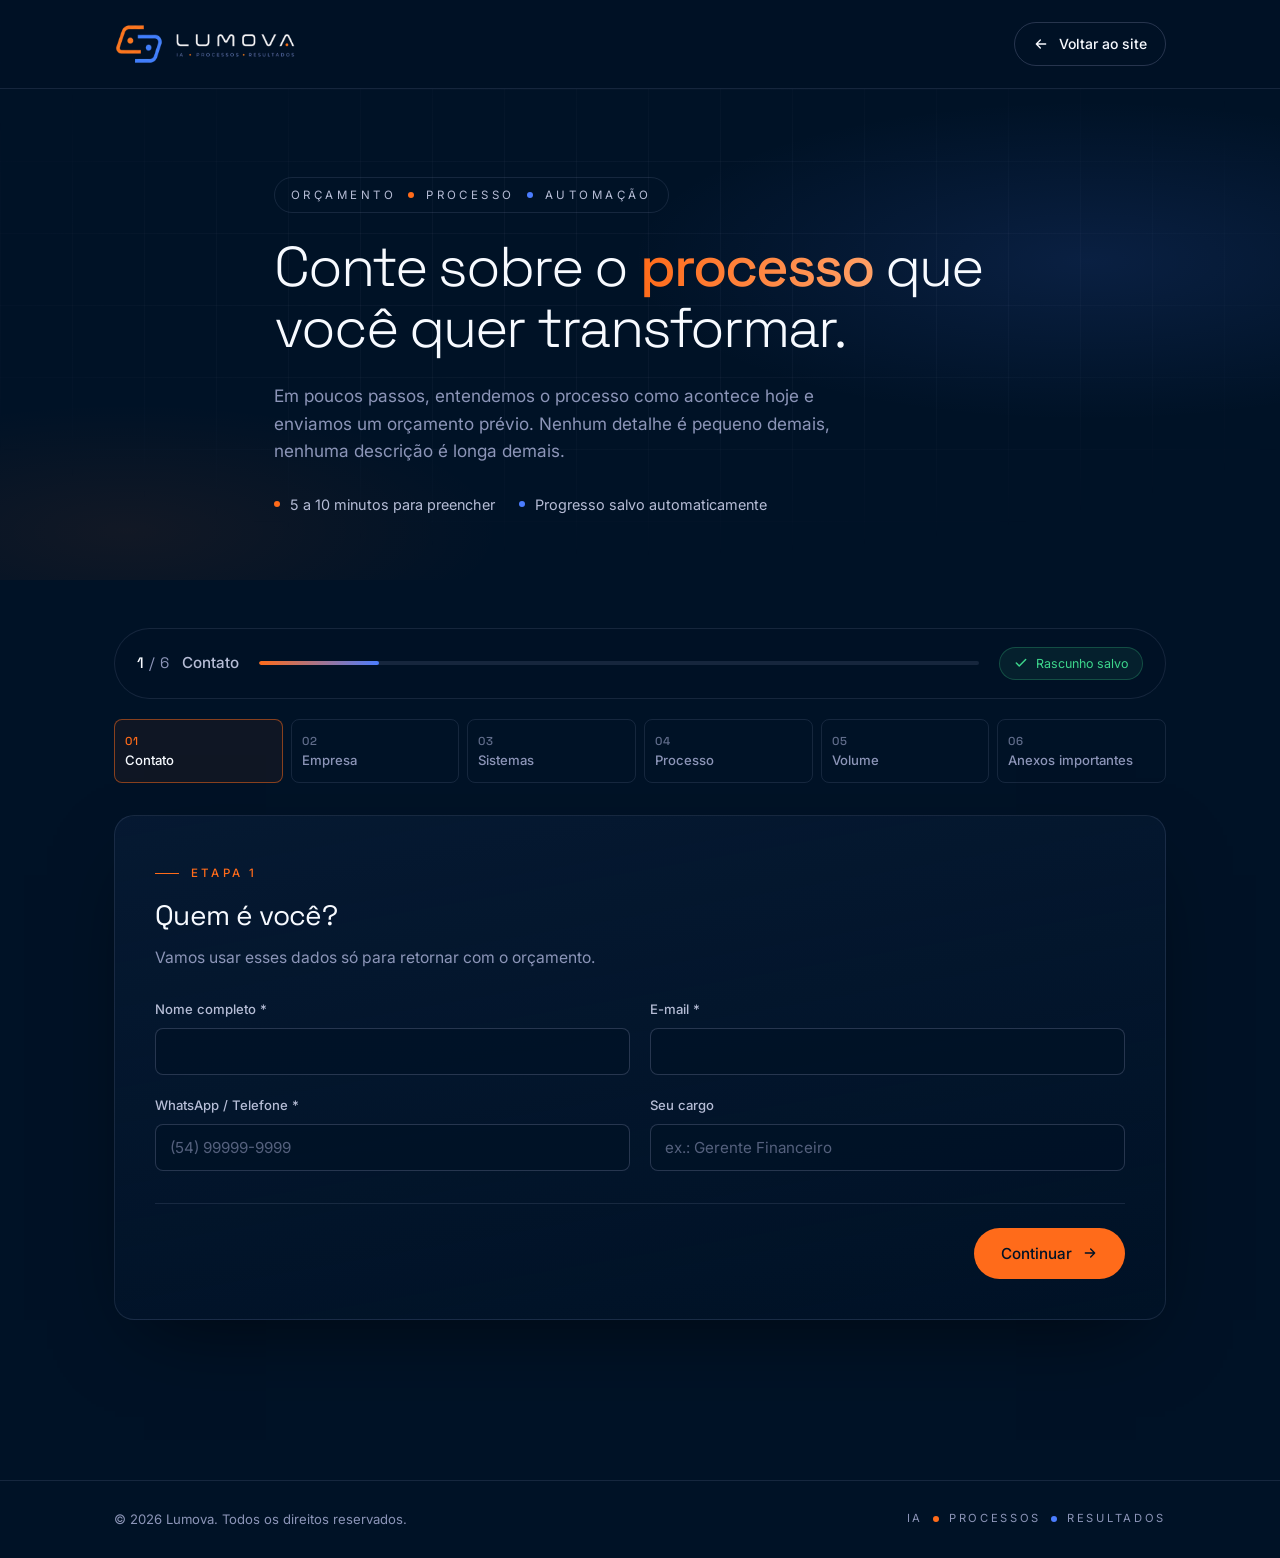
==== src/forms/solicitacao-orcamento/index.html @ 1abbf048 "form para orcamento" ====
<!DOCTYPE html>
<html lang="pt-BR">
<head>
  <meta charset="UTF-8" />
  <meta name="viewport" content="width=device-width, initial-scale=1.0" />
  <title>Solicitação de orçamento | Lumova</title>
  <meta name="description" content="Conte sobre o processo que você quer automatizar e receba um orçamento prévio da Lumova." />
  <meta name="theme-color" content="#001226" />

  <link rel="icon" href="../../assets/favicon.ico" sizes="any" />
  <link rel="icon" type="image/png" sizes="32x32" href="../../assets/lumova_favicon_32x32.png" />
  <link rel="apple-touch-icon" sizes="180x180" href="../../assets/lumova_favicon_180x180.png" />

  <link rel="preconnect" href="https://fonts.googleapis.com" />
  <link rel="preconnect" href="https://fonts.gstatic.com" crossorigin />
  <link href="https://fonts.googleapis.com/css2?family=Inter:wght@400;500;600&family=Space+Grotesk:wght@300;400;500;600&display=swap" rel="stylesheet" />

  <link rel="stylesheet" href="styles.css" />
</head>

<body>

  <!-- ═════════════ HEADER ═════════════ -->
  <header class="header" id="topo">
    <div class="container header__inner">
      <a href="../../index.html" class="header__logo" aria-label="Lumova, voltar ao site">
        <img src="../../assets/lumova-logo.png" alt="Lumova · IA, Processos, Resultados" width="1200" height="400" />
      </a>
      <a href="../../index.html" class="btn btn--ghost btn--sm header__back">
        <svg viewBox="0 0 24 24" aria-hidden="true"><path d="M19 12H5M11 18l-6-6 6-6"/></svg>
        Voltar ao site
      </a>
    </div>
  </header>

  <main>

    <!-- ═════════════ HERO ═════════════ -->
    <section class="hero">
      <div class="hero__grid" aria-hidden="true"></div>
      <div class="container hero__inner">
        <div>
          <p class="eyebrow reveal">
            <span>Orçamento</span><i class="dot dot--orange"></i><span>Processo</span><i class="dot dot--blue"></i><span>Automação</span>
          </p>
          <h1 class="hero__title reveal">
            Conte sobre o <em>processo</em> que você quer transformar.
          </h1>
          <p class="hero__sub reveal">
            Em poucos passos, entendemos o processo como acontece hoje e enviamos um orçamento prévio.
            Nenhum detalhe é pequeno demais, nenhuma descrição é longa demais.
          </p>
          <ul class="hero__hints reveal">
            <li><span class="dot dot--orange"></span> 5 a 10 minutos para preencher</li>
            <li><span class="dot dot--blue"></span> Progresso salvo automaticamente</li>
          </ul>
        </div>
      </div>
    </section>

    <!-- ═════════════ FORMULÁRIO ═════════════ -->
    <section class="section" aria-labelledby="form-title">
      <div class="container">

        <!-- Progresso -->
        <div class="wizard__progress reveal">
          <div class="wizard__count">
            <span class="wizard__count-num"><b id="step-current">1</b> / <span id="step-total">6</span></span>
            <span class="wizard__count-label" id="step-label">Contato</span>
          </div>
          <div class="wizard__bar" aria-hidden="true"><span id="step-bar"></span></div>
          <button type="button" class="wizard__save" id="btn-save" title="Rascunho salvo automaticamente no seu navegador">
            <svg viewBox="0 0 24 24" aria-hidden="true"><path d="M20 6 9 17l-5-5"/></svg>
            <span>Rascunho salvo</span>
          </button>
        </div>

        <!-- Navegação por etapas (chips clicáveis) -->
        <ol class="wizard__tabs reveal" role="tablist" aria-label="Etapas do orçamento">
          <li><button role="tab" class="is-active" data-goto="0"><span>01</span> Contato</button></li>
          <li><button role="tab" data-goto="1"><span>02</span> Empresa</button></li>
          <li><button role="tab" data-goto="2"><span>03</span> Sistemas</button></li>
          <li><button role="tab" data-goto="3"><span>04</span> Processo</button></li>
          <li><button role="tab" data-goto="4"><span>05</span> Volume</button></li>
          <li><button role="tab" data-goto="5"><span>06</span> Anexos importantes</button></li>
        </ol>

        <form class="wizard" id="orc-form" novalidate>
          <h2 id="form-title" class="visually-hidden">Solicitação de orçamento</h2>

          <!-- ───── ETAPA 1 · CONTATO ───── -->
          <section class="step is-active" data-step="0" aria-labelledby="s1-title">
            <div class="step__head">
              <p class="kicker">Etapa 1</p>
              <h3 id="s1-title">Quem é você?</h3>
              <p class="step__sub">Vamos usar esses dados só para retornar com o orçamento.</p>
            </div>
            <div class="step__grid">
              <label class="field">
                <span>Nome completo *</span>
                <input type="text" name="nome" id="f-nome" autocomplete="name" required />
              </label>
              <label class="field">
                <span>E-mail *</span>
                <input type="email" name="email" id="f-email" autocomplete="email" required />
              </label>
              <label class="field">
                <span>WhatsApp / Telefone *</span>
                <input type="tel" name="telefone" id="f-telefone" autocomplete="tel" placeholder="(54) 99999-9999" required />
              </label>
              <label class="field">
                <span>Seu cargo</span>
                <input type="text" name="cargo" id="f-cargo" placeholder="ex.: Gerente Financeiro" />
              </label>
            </div>
          </section>

          <!-- ───── ETAPA 2 · EMPRESA ───── -->
          <section class="step" data-step="1" aria-labelledby="s2-title" hidden>
            <div class="step__head">
              <p class="kicker">Etapa 2</p>
              <h3 id="s2-title">Sobre a empresa</h3>
              <p class="step__sub">Vamos entender sobre a sua empresa.</p>
            </div>
            <div class="step__grid">
              <label class="field field--full">
                <span>Nome da empresa *</span>
                <input type="text" name="empresa" id="f-empresa" autocomplete="organization" required />
              </label>
              <label class="field">
                <span>Site</span>
                <input type="url" name="site" id="f-site" placeholder="https://" />
              </label>
              <label class="field">
                <span>Cidade / Estado *</span>
                <input type="text" name="cidade" id="f-cidade" placeholder="Caxias do Sul / RS" required />
              </label>
              <label class="field field--full">
                <span>Setor da empresa</span>
                <div class="chips" data-chip-group="setor">
                  <label><input type="radio" name="setor" value="Indústria" /><span>Indústria</span></label>
                  <label><input type="radio" name="setor" value="Comércio / Varejo" /><span>Comércio / Varejo</span></label>
                  <label><input type="radio" name="setor" value="Serviços" /><span>Serviços</span></label>
                  <label><input type="radio" name="setor" value="Contabilidade" /><span>Contabilidade</span></label>
                  <label><input type="radio" name="setor" value="BPO" /><span>BPO</span></label>
                  <label><input type="radio" name="setor" value="Agronegócio" /><span>Agronegócio</span></label>
                  <label><input type="radio" name="setor" value="Construção" /><span>Construção</span></label>
                  <label><input type="radio" name="setor" value="Saúde" /><span>Saúde</span></label>
                  <label><input type="radio" name="setor" value="Educação" /><span>Educação</span></label>
                  <label><input type="radio" name="setor" value="Transporte / Logística" /><span>Transporte / Logística</span></label>
                  <label><input type="radio" name="setor" value="Tecnologia" /><span>Tecnologia</span></label>
                  <label><input type="radio" name="setor" value="Outro" /><span>Outro</span></label>
                </div>
              </label>
              <label class="field field--full">
                <span>Porte (nº de colaboradores) *</span>
                <div class="chips" data-chip-group="porte">
                  <label><input type="radio" name="porte" value="1-10" required /><span>1 a 10</span></label>
                  <label><input type="radio" name="porte" value="11-50" required /><span>11 a 50</span></label>
                  <label><input type="radio" name="porte" value="51-200" required /><span>51 a 200</span></label>
                  <label><input type="radio" name="porte" value="201-500" required /><span>201 a 500</span></label>
                  <label><input type="radio" name="porte" value="500+" required /><span>+ de 500</span></label>
                </div>
              </label>
            </div>
          </section>

          <!-- ───── ETAPA 3 · SISTEMAS / ERP ───── -->
          <section class="step" data-step="2" aria-labelledby="s3-title" hidden>
            <div class="step__head">
              <p class="kicker">Etapa 3</p>
              <h3 id="s3-title">Que sistemas participam do processo?</h3>
              <p class="step__sub">Quanto mais específico, melhor desenhamos a solução: não se preocupe com a exatidão.</p>
            </div>
            <div class="step__grid">
              <label class="field field--full">
                <span>ERP principal</span>
                <input type="text" name="erp" id="f-erp" list="erp-opts" placeholder="Comece a digitar: TOTVS, SAP, Senior..." autocomplete="off" />
                <datalist id="erp-opts">
                  <option value="TOTVS Protheus"></option>
                  <option value="TOTVS Datasul"></option>
                  <option value="TOTVS RM"></option>
                  <option value="TOTVS Winthor"></option>
                  <option value="SAP S/4HANA"></option>
                  <option value="SAP Business One"></option>
                  <option value="Senior Sistemas"></option>
                  <option value="Sankhya"></option>
                  <option value="Omie"></option>
                  <option value="Bling"></option>
                  <option value="Conta Azul"></option>
                  <option value="Tiny ERP"></option>
                  <option value="Nomus"></option>
                  <option value="Microsiga"></option>
                  <option value="Oracle NetSuite"></option>
                  <option value="Microsoft Dynamics 365"></option>
                  <option value="GestãoClick"></option>
                  <option value="Nasajon"></option>
                  <option value="Alterdata"></option>
                  <option value="Domínio Sistemas"></option>
                  <option value="Fortes"></option>
                  <option value="Questor"></option>
                  <option value="Mega Sistemas"></option>
                  <option value="RADAR Sistemas"></option>
                  <option value="JDE Edwards"></option>
                  <option value="Infor LN"></option>
                  <option value="Não usamos ERP"></option>
                </datalist>
              </label>
              <label class="field">
                <span>Tipo de acesso ao ERP</span>
                <div class="chips chips--radio" data-chip-group="erp_tipo">
                  <label><input type="radio" name="erp_tipo" value="Web (navegador)" /><span>Web</span></label>
                  <label><input type="radio" name="erp_tipo" value="Desktop (instalado)" /><span>Desktop</span></label>
                  <label><input type="radio" name="erp_tipo" value="Híbrido (web + desktop)" /><span>Híbrido</span></label>
                  <label><input type="radio" name="erp_tipo" value="Mobile (app)" /><span>Mobile</span></label>
                  <label><input type="radio" name="erp_tipo" value="Não sei" /><span>Não sei</span></label>
                </div>
              </label>
              <label class="field">
                <span>Possui API / integrações abertas?</span>
                <div class="chips chips--radio" data-chip-group="erp_api">
                  <label><input type="radio" name="erp_api" value="Sim" /><span>Sim</span></label>
                  <label><input type="radio" name="erp_api" value="Parcial" /><span>Parcial</span></label>
                  <label><input type="radio" name="erp_api" value="Não" /><span>Não</span></label>
                  <label><input type="radio" name="erp_api" value="Não sei" /><span>Não sei</span></label>
                </div>
              </label>
              <label class="field field--full">
                <span>Outras ferramentas que fazem parte do processo</span>
                <small>Marque todas que se aplicam. Ajuda a entender onde a informação circula.</small>
                <div class="chips chips--multi" data-chip-group="ferramentas">
                  <label><input type="checkbox" name="ferramentas" value="Excel / Google Sheets" /><span>Excel / Sheets</span></label>
                  <label><input type="checkbox" name="ferramentas" value="E-mail (Outlook / Gmail)" /><span>E-mail</span></label>
                  <label><input type="checkbox" name="ferramentas" value="WhatsApp" /><span>WhatsApp</span></label>
                  <label><input type="checkbox" name="ferramentas" value="CRM" /><span>CRM</span></label>
                  <label><input type="checkbox" name="ferramentas" value="Sistema do banco" /><span>Banco</span></label>
                  <label><input type="checkbox" name="ferramentas" value="Portal do governo (eCAC, SEFAZ, etc.)" /><span>Portais do governo</span></label>
                  <label><input type="checkbox" name="ferramentas" value="Power BI / Metabase / Looker" /><span>BI</span></label>
                  <label><input type="checkbox" name="ferramentas" value="SharePoint / Drive" /><span>Drive / SharePoint</span></label>
                  <label><input type="checkbox" name="ferramentas" value="Sistema próprio" /><span>Sistema próprio</span></label>
                  <label><input type="checkbox" name="ferramentas" value="Papel / formulário físico" /><span>Papel</span></label>
                </div>
              </label>
            </div>
          </section>

          <!-- ───── ETAPA 4 · PROCESSO ───── -->
          <section class="step" data-step="3" aria-labelledby="s4-title" hidden>
            <div class="step__head">
              <p class="kicker">Etapa 4</p>
              <h3 id="s4-title">O processo</h3>
              <p class="step__sub">Descreva como o trabalho acontece de verdade.</p>
            </div>

            <div class="step__grid">
              <label class="field field--full">
                <span>Área da empresa *</span>
                <select name="area" id="f-area" required>
                  <option value="" disabled selected>Selecione a área</option>
                  <optgroup label="Financeiro">
                    <option>Contas a Pagar</option>
                    <option>Contas a Receber</option>
                    <option>Tesouraria / Fluxo de Caixa</option>
                    <option>Conciliação Bancária</option>
                    <option>Faturamento</option>
                    <option>Cobrança</option>
                  </optgroup>
                  <optgroup label="Contabilidade & Fiscal">
                    <option>Contabilidade</option>
                    <option>Fiscal / Impostos</option>
                    <option>Obrigações acessórias (SPED, DCTF, etc.)</option>
                    <option>Auditoria</option>
                  </optgroup>
                  <optgroup label="Pessoas">
                    <option>RH / Departamento Pessoal</option>
                    <option>Folha de pagamento</option>
                    <option>Recrutamento</option>
                  </optgroup>
                  <optgroup label="Comercial & Operações">
                    <option>Vendas / Comercial</option>
                    <option>Atendimento ao cliente / SAC</option>
                    <option>Pós-venda</option>
                    <option>Compras / Suprimentos</option>
                    <option>Estoque / Almoxarifado</option>
                    <option>Logística / Expedição</option>
                    <option>Produção / PCP</option>
                  </optgroup>
                  <optgroup label="Outros">
                    <option>Marketing</option>
                    <option>TI</option>
                    <option>Jurídico</option>
                    <option>Diretoria / Gestão</option>
                    <option>Outro</option>
                  </optgroup>
                </select>
              </label>

              <label class="field field--full">
                <span>Nome do processo *</span>
                <input type="text" name="processo_nome" id="f-processo-nome" placeholder="ex.: Lançamento de notas de serviço no ERP" required />
              </label>

              <label class="field field--full">
                <span>Em uma frase, o que esse processo precisa entregar?</span>
                <textarea name="processo_objetivo" id="f-processo-objetivo" rows="2" placeholder="ex.: Garantir que toda nota recebida seja lançada e paga dentro do prazo."></textarea>
              </label>

              <!-- Construtor de etapas: uma linha por etapa, descrição livre e objetiva -->
              <div class="field field--full step-builder">
                <span>Etapas do processo, passo a passo</span>
                <small>Descreva de forma objetiva o que acontece em cada etapa. Uma por vez.</small>

                <ol class="builder__list" id="builder-list">
                  <!-- preenchido dinamicamente -->
                </ol>

                <button type="button" class="builder__add" id="builder-add">
                  <svg viewBox="0 0 24 24" aria-hidden="true"><path d="M12 5v14M5 12h14"/></svg>
                  Adicionar etapa
                </button>
              </div>

              <label class="field field--full">
                <span>Em poucas linhas, qual problema você quer resolver? *</span>
                <small>Descreva com suas palavras — a dor, o incômodo, o que acontece de errado hoje.</small>
                <textarea name="problema" id="f-problema" rows="3" placeholder="ex.: Perdemos horas por semana lançando notas manualmente no ERP e ainda assim escapa erro." required></textarea>
              </label>

              <label class="field field--full">
                <span>Principais dores desse processo hoje</span>
                <div class="chips chips--multi" data-chip-group="dores">
                  <label><input type="checkbox" name="dores" value="Muitos erros manuais" /><span>Erros manuais</span></label>
                  <label><input type="checkbox" name="dores" value="Retrabalho frequente" /><span>Retrabalho</span></label>
                  <label><input type="checkbox" name="dores" value="Lento demais" /><span>Lentidão</span></label>
                  <label><input type="checkbox" name="dores" value="Perda de prazos" /><span>Perda de prazos</span></label>
                  <label><input type="checkbox" name="dores" value="Falta de rastreabilidade" /><span>Sem rastreabilidade</span></label>
                  <label><input type="checkbox" name="dores" value="Dados inconsistentes" /><span>Dados inconsistentes</span></label>
                  <label><input type="checkbox" name="dores" value="Depende de uma única pessoa" /><span>Depende de 1 pessoa</span></label>
                  <label><input type="checkbox" name="dores" value="Custo alto" /><span>Custo alto</span></label>
                  <label><input type="checkbox" name="dores" value="Dificuldade de treinar novos" /><span>Difícil treinar novos</span></label>
                  <label><input type="checkbox" name="dores" value="Risco de compliance" /><span>Risco de compliance</span></label>
                  <label><input type="checkbox" name="dores" value="Alto volume" /><span>Alto volume</span></label>
                  <label><input type="checkbox" name="dores" value="Equipe pequena" /><span>Equipe pequena</span></label>
                </div>
              </label>

              <label class="field field--full">
                <span>Como você imagina que seria a automação ideal?</span>
                <small>O que ela resolveria, o que ficaria pronto no final, como você gostaria que o processo acontecesse. Imagine e escreva.</small>
                <textarea name="visao_automacao" id="f-visao" rows="3" placeholder="ex.: O ERP entende a nota sozinho, lança e só me aciona quando algo estiver fora do padrão."></textarea>
              </label>
            </div>
          </section>

          <!-- ───── ETAPA 5 · VOLUME ───── -->
          <section class="step" data-step="4" aria-labelledby="s5-title" hidden>
            <div class="step__head">
              <p class="kicker">Etapa 5</p>
              <h3 id="s5-title">Volume e pessoas envolvidas</h3>
              <p class="step__sub">Informe os números estimados do processo que deseja automatizar.</p>
            </div>

            <div class="step__grid">
              <label class="field">
                <span>Frequência de execução</span>
                <select name="frequencia" id="f-freq">
                  <option value="" disabled selected>Com que frequência acontece?</option>
                  <option value="Várias vezes ao dia" data-mes="60">Várias vezes ao dia</option>
                  <option value="Diária" data-mes="22">Diária (dias úteis)</option>
                  <option value="Semanal" data-mes="4">Semanal</option>
                  <option value="Quinzenal" data-mes="2">Quinzenal</option>
                  <option value="Mensal" data-mes="1">Mensal</option>
                  <option value="Esporádica" data-mes="0.5">Esporádica</option>
                </select>
              </label>
              <label class="field">
                <span>Volume por execução</span>
                <input type="number" name="volume" id="f-volume" min="1" placeholder="ex.: 50 notas" />
                <small>Quantos registros, pedidos, notas, lançamentos executados na frequência informada.</small>
              </label>
              <label class="field">
                <span>Tempo médio por execução (por pessoa)</span>
                <div class="inline-input">
                  <input type="number" name="tempo_valor" id="f-tempo-valor" min="1" placeholder="ex.: 30" />
                  <select name="tempo_unidade" id="f-tempo-unidade">
                    <option value="min">minutos</option>
                    <option value="h">horas</option>
                  </select>
                </div>
              </label>
              <label class="field">
                <span>Nº de pessoa(s) envolvida(s)</span>
                <input type="number" name="pessoas_qtd" id="f-pessoas-qtd" min="1" placeholder="ex.: 3" />
              </label>
              <label class="field field--full">
                <span>Quais papéis / cargos participam?</span>
                <input type="text" name="pessoas_papeis" id="f-pessoas-papeis" placeholder="ex.: Analista financeiro, Assistente, Gerente" />
              </label>

              <!-- Estimador automático -->
              <div class="estimator field--full" id="estimator" hidden>
                <div class="estimator__row">
                  <span class="estimator__label">Estimativa baseada nos dados preenchidos</span>
                  <span class="estimator__brand">Prévia Lumova</span>
                </div>
                <div class="estimator__grid">
                  <div>
                    <p class="estimator__num" id="est-horas">—</p>
                    <p class="estimator__cap">horas / mês por pessoa</p>
                  </div>
                  <div>
                    <p class="estimator__num estimator__num--blue" id="est-registros">—</p>
                    <p class="estimator__cap">registros / mês</p>
                  </div>
                  <div>
                    <p class="estimator__num estimator__num--white" id="est-pessoas">—</p>
                    <p class="estimator__cap">pessoa(s) envolvida(s)</p>
                  </div>
                  <div class="estimator__total">
                    <p class="estimator__num" id="est-total">—</p>
                    <p class="estimator__cap">total de horas / mês</p>
                  </div>
                </div>
              </div>
            </div>
          </section>

          <!-- ───── ETAPA 6 · ANEXOS & ENVIO ───── -->
          <section class="step" data-step="5" aria-labelledby="s6-title" hidden>
            <div class="step__head">
              <p class="kicker">Etapa 6</p>
              <h3 id="s6-title">Anexos importantes</h3>
              <p class="step__sub">Prints das telas ou planilhas valem por páginas de descrição. Até 6 arquivos, 5 MB cada.</p>
            </div>

            <div class="step__grid">
              <!-- Upload com drag & drop -->
              <div class="field field--full">
                <span>Prints / anexos (opcional)</span>
                <div class="dropzone" id="dropzone" tabindex="0" role="button" aria-label="Clique ou arraste arquivos aqui">
                  <input type="file" id="f-files" name="files" multiple accept="image/*,application/pdf" hidden />
                  <svg viewBox="0 0 24 24" aria-hidden="true"><path d="M12 16V4M7 9l5-5 5 5M5 20h14"/></svg>
                  <p><strong>Arraste</strong> arquivos aqui ou <u>clique para escolher</u></p>
                  <small>PNG, JPG ou PDF — até 6 arquivos, 5 MB cada</small>
                </div>
                <ul class="file-list" id="file-list"></ul>
              </div>

              <label class="field field--full">
                <span>Observações finais</span>
                <textarea name="observacoes" id="f-obs" rows="3" placeholder="Qualquer coisa que não perguntamos e você acha importante."></textarea>
              </label>

              <label class="field field--full">
                <span>Prazo desejado para o projeto</span>
                <div class="chips chips--radio" data-chip-group="prazo">
                  <label><input type="radio" name="prazo" value="O quanto antes" /><span>O quanto antes</span></label>
                  <label><input type="radio" name="prazo" value="Em até 30 dias" /><span>Em até 30 dias</span></label>
                  <label><input type="radio" name="prazo" value="Em até 90 dias" /><span>Em até 90 dias</span></label>
                  <label><input type="radio" name="prazo" value="Sem prazo definido" /><span>Sem prazo definido</span></label>
                </div>
              </label>

              <!-- Resumo antes de enviar -->
              <div class="summary field--full" id="summary">
                <p class="summary__title">Revisão rápida antes de enviar</p>
                <dl class="summary__list" id="summary-list"></dl>
              </div>

              <!-- Honeypot -->
              <input type="text" name="_honey" class="honey" tabindex="-1" autocomplete="off" aria-hidden="true" />
            </div>

            <p class="form__error" id="form-error" role="alert" hidden></p>
          </section>

          <!-- Navegação -->
          <div class="wizard__nav">
            <button type="button" class="btn btn--ghost" id="btn-prev" hidden>
              <svg viewBox="0 0 24 24" aria-hidden="true"><path d="M19 12H5M11 18l-6-6 6-6"/></svg>
              Voltar
            </button>
            <button type="button" class="btn btn--primary" id="btn-next">
              Continuar
              <svg viewBox="0 0 24 24" aria-hidden="true"><path d="M5 12h14M13 6l6 6-6 6"/></svg>
            </button>
            <button type="submit" class="btn btn--primary" id="btn-submit" hidden>
              Enviar solicitação
              <svg viewBox="0 0 24 24" aria-hidden="true"><path d="M5 12h14M13 6l6 6-6 6"/></svg>
            </button>
          </div>
        </form>

        <!-- Sucesso -->
        <div class="success" id="success" hidden>
          <span class="success__check" aria-hidden="true">
            <svg viewBox="0 0 24 24"><path d="M5 12.5l4.5 4.5L19 7.5"/></svg>
          </span>
          <h2>A Lumova agradece pela solicitação.</h2>
          <p>Em breve entraremos em contato.</p>
          <div class="success__actions">
            <a href="../../index.html" class="btn btn--ghost">Voltar ao site</a>
            <button type="button" class="btn btn--primary" id="btn-new">Enviar outra solicitação</button>
          </div>
        </div>

      </div>
    </section>

  </main>

  <footer class="footer">
    <div class="container footer__bottom">
      <span>© <span id="year">2026</span> Lumova. Todos os direitos reservados.</span>
      <span class="footer__tagline">IA <i class="dot dot--orange"></i> Processos <i class="dot dot--blue"></i> Resultados</span>
    </div>
  </footer>

  <!-- Template de etapa do processo (clonado via JS) -->
  <template id="tpl-step">
    <li class="builder__item">
      <input type="text" class="js-step-desc" placeholder="Ex.: Gerar relatório do ERP xxx; Gerar relatório da Receita Federal; Conferir cada NF nos dois relatórios; Lançar NF" />
      <button type="button" class="builder__remove" aria-label="Remover etapa">
        <svg viewBox="0 0 24 24" aria-hidden="true"><path d="M6 6l12 12M18 6 6 18"/></svg>
      </button>
    </li>
  </template>

  <script src="script.js"></script>
</body>
</html>
---- src/forms/solicitacao-orcamento/styles.css ----
/* ============================================================
   LUMOVA · Solicitação de Orçamento (formulário standalone)
   Mesma paleta e tipografia do site principal.
   ============================================================ */

:root {
  --azul-noite: #001226;
  --azul-profundo: #061A33;
  --azul-luminoso: #4B7DFF;
  --laranja: #FF6B1A;
  --branco-neve: #F7FAFF;
  --cinza-lavanda: #8C95B8;

  --line: rgba(140, 149, 184, 0.16);
  --line-strong: rgba(140, 149, 184, 0.28);
  --card: rgba(6, 26, 51, 0.6);
  --text-soft: #B6BDD6;

  --font-sans: 'Inter', system-ui, -apple-system, 'Segoe UI', sans-serif;
  --font-display: 'Space Grotesk', 'Inter', system-ui, sans-serif;

  --radius: 14px;
  --radius-sm: 8px;
  --container: 1100px;
  --ease: cubic-bezier(0.2, 0.7, 0.2, 1);
}

*, *::before, *::after { box-sizing: border-box; }
html { scroll-behavior: smooth; scroll-padding-top: 104px; }

body {
  margin: 0;
  background: var(--azul-noite);
  color: var(--branco-neve);
  font-family: var(--font-sans);
  font-size: 16px;
  line-height: 1.6;
  -webkit-font-smoothing: antialiased;
}

img { max-width: 100%; display: block; }
[hidden] { display: none !important; }
a { color: inherit; text-decoration: none; }

h1, h2, h3, h4 {
  font-family: var(--font-display);
  font-weight: 400;
  letter-spacing: -0.02em;
  margin: 0;
}

.visually-hidden {
  position: absolute; width: 1px; height: 1px; padding: 0; margin: -1px;
  overflow: hidden; clip: rect(0,0,0,0); white-space: nowrap; border: 0;
}

.container {
  width: 100%;
  max-width: var(--container);
  margin-inline: auto;
  padding-inline: 24px;
}

:focus-visible { outline: 2px solid var(--azul-luminoso); outline-offset: 3px; border-radius: 4px; }

/* ── Elementos base ───────────────────────────────── */

.dot {
  display: inline-block;
  width: 6px; height: 6px;
  border-radius: 50%;
  vertical-align: middle;
  background: var(--cinza-lavanda);
}
.dot--orange { background: var(--laranja); }
.dot--blue { background: var(--azul-luminoso); }

.kicker {
  display: inline-flex;
  align-items: center;
  gap: 12px;
  margin: 0 0 14px;
  color: var(--laranja);
  font-size: 0.72rem;
  font-weight: 500;
  letter-spacing: 0.28em;
  text-transform: uppercase;
}
.kicker::before { content: ''; width: 24px; height: 1px; background: currentColor; }

.btn {
  display: inline-flex;
  align-items: center;
  justify-content: center;
  gap: 10px;
  padding: 15px 26px;
  border-radius: 999px;
  font-size: 0.95rem;
  font-weight: 500;
  border: 1px solid transparent;
  transition: background 0.2s, border-color 0.2s, color 0.2s, transform 0.2s;
  white-space: nowrap;
  cursor: pointer;
  font-family: var(--font-sans);
}
.btn svg { width: 16px; height: 16px; fill: none; stroke: currentColor; stroke-width: 2; stroke-linecap: round; stroke-linejoin: round; }
.btn:hover { transform: translateY(-1px); }
.btn--primary { background: var(--laranja); color: var(--azul-noite); }
.btn--primary:hover { background: #FF8540; }
.btn--primary:disabled { opacity: 0.6; cursor: progress; transform: none; }
.btn--ghost { border-color: var(--line-strong); color: var(--branco-neve); background: transparent; }
.btn--ghost:hover { border-color: var(--azul-luminoso); color: var(--azul-luminoso); }
.btn--sm { padding: 10px 18px; font-size: 0.875rem; }

/* ── Header ───────────────────────────────────────── */

.header {
  position: sticky;
  top: 0;
  z-index: 50;
  background: rgba(0, 18, 38, 0.82);
  backdrop-filter: blur(14px);
  -webkit-backdrop-filter: blur(14px);
  border-bottom: 1px solid var(--line);
}
.header__inner {
  display: flex;
  align-items: center;
  justify-content: space-between;
  gap: 32px;
  height: 88px;
}
.header__logo img { height: 72px; width: auto; margin-left: -10px; }

/* ── Hero ─────────────────────────────────────────── */

.hero {
  position: relative;
  overflow: hidden;
  padding: 88px 0 64px;
  background:
    radial-gradient(ellipse 55% 50% at 85% 35%, rgba(75, 125, 255, 0.13), transparent 65%),
    radial-gradient(ellipse 45% 40% at 10% 90%, rgba(255, 107, 26, 0.07), transparent 65%);
}
.hero__grid {
  position: absolute;
  inset: 0;
  background-image:
    linear-gradient(rgba(140, 149, 184, 0.06) 1px, transparent 1px),
    linear-gradient(90deg, rgba(140, 149, 184, 0.06) 1px, transparent 1px);
  background-size: 72px 72px;
  mask-image: radial-gradient(ellipse 80% 70% at 50% 40%, #000 30%, transparent 80%);
  -webkit-mask-image: radial-gradient(ellipse 80% 70% at 50% 40%, #000 30%, transparent 80%);
  pointer-events: none;
}
.hero__inner { position: relative; max-width: 780px; }
.eyebrow {
  display: inline-flex;
  align-items: center;
  gap: 12px;
  margin: 0 0 24px;
  padding: 8px 16px;
  border: 1px solid var(--line);
  border-radius: 999px;
  color: var(--text-soft);
  font-size: 0.72rem;
  letter-spacing: 0.3em;
  text-transform: uppercase;
}
.hero__title {
  font-size: clamp(2.1rem, 4.4vw, 3.5rem);
  line-height: 1.08;
  font-weight: 300;
  letter-spacing: -0.035em;
}
.hero__title em {
  font-style: normal;
  font-weight: 500;
  background: linear-gradient(90deg, var(--laranja), #FFA066);
  -webkit-background-clip: text;
  background-clip: text;
  color: transparent;
}
.hero__sub {
  color: var(--cinza-lavanda);
  font-size: 1.075rem;
  max-width: 620px;
  margin: 24px 0 28px;
}
.hero__hints {
  list-style: none;
  padding: 0;
  margin: 0;
  display: flex;
  flex-wrap: wrap;
  gap: 24px;
  color: var(--text-soft);
  font-size: 0.9rem;
}
.hero__hints li { display: inline-flex; align-items: center; gap: 10px; }

/* ── Section ──────────────────────────────────────── */

.section { padding: 48px 0 112px; }

/* ── Wizard: progresso + tabs ─────────────────────── */

.wizard__progress {
  display: flex;
  align-items: center;
  gap: 20px;
  margin-bottom: 20px;
  padding: 18px 22px;
  border: 1px solid var(--line);
  border-radius: 999px;
  background: rgba(0, 18, 38, 0.6);
}
.wizard__count { display: flex; align-items: baseline; gap: 12px; }
.wizard__count-num {
  font-family: var(--font-display);
  color: var(--cinza-lavanda);
  font-size: 0.95rem;
  letter-spacing: 0.04em;
}
.wizard__count-num b { color: var(--branco-neve); font-weight: 500; }
.wizard__count-label {
  color: var(--text-soft);
  font-size: 0.95rem;
  font-weight: 500;
}
.wizard__bar {
  flex: 1;
  height: 4px;
  border-radius: 4px;
  background: var(--line);
  overflow: hidden;
}
.wizard__bar span {
  display: block;
  height: 100%;
  width: 16.6%;
  border-radius: inherit;
  background: linear-gradient(90deg, var(--laranja), var(--azul-luminoso));
  transition: width 0.5s var(--ease);
}
.wizard__save {
  display: inline-flex;
  align-items: center;
  gap: 8px;
  padding: 8px 14px;
  border: 1px solid rgba(61, 214, 140, 0.25);
  border-radius: 999px;
  background: rgba(61, 214, 140, 0.08);
  color: #3DD68C;
  font-size: 0.78rem;
  font-family: var(--font-sans);
  cursor: default;
  white-space: nowrap;
}
.wizard__save svg { width: 14px; height: 14px; fill: none; stroke: currentColor; stroke-width: 2.5; stroke-linecap: round; stroke-linejoin: round; }

.wizard__tabs {
  display: grid;
  grid-template-columns: repeat(6, 1fr);
  gap: 8px;
  list-style: none;
  padding: 0;
  margin: 0 0 32px;
}
.wizard__tabs button {
  width: 100%;
  padding: 14px 10px;
  border: 1px solid var(--line);
  border-radius: var(--radius-sm);
  background: transparent;
  color: var(--cinza-lavanda);
  font: 500 0.82rem var(--font-sans);
  cursor: pointer;
  display: flex;
  flex-direction: column;
  align-items: flex-start;
  gap: 4px;
  transition: border-color 0.2s, color 0.2s, background 0.2s;
}
.wizard__tabs button span {
  font-family: var(--font-display);
  font-size: 0.72rem;
  opacity: 0.7;
  letter-spacing: 0.08em;
}
.wizard__tabs button:hover { color: var(--branco-neve); border-color: var(--line-strong); }
.wizard__tabs button.is-active {
  color: var(--branco-neve);
  border-color: rgba(255, 107, 26, 0.5);
  background: rgba(255, 107, 26, 0.06);
}
.wizard__tabs button.is-active span { color: var(--laranja); opacity: 1; }
.wizard__tabs button.is-done {
  color: var(--branco-neve);
  border-color: rgba(75, 125, 255, 0.35);
}
.wizard__tabs button.is-done span { color: var(--azul-luminoso); opacity: 1; }

/* ── Step ─────────────────────────────────────────── */

.wizard {
  padding: 40px;
  border: 1px solid var(--line);
  border-radius: 20px;
  background: linear-gradient(170deg, rgba(6, 26, 51, 0.9), rgba(0, 18, 38, 0.6));
  box-shadow: 0 30px 80px -30px rgba(0, 0, 0, 0.6);
}
.step { animation: fadeSwap 0.4s var(--ease); }
.step__head { margin-bottom: 28px; max-width: 640px; }
.step__head h3 { font-size: 1.75rem; font-weight: 400; margin-bottom: 8px; }
.step__head .kicker { margin-bottom: 10px; }
.step__sub { margin: 0; color: var(--cinza-lavanda); font-size: 0.98rem; }

.step__grid { display: grid; grid-template-columns: 1fr 1fr; gap: 20px; align-items: start; }

@keyframes fadeSwap {
  from { opacity: 0; transform: translateY(8px); }
  to { opacity: 1; transform: none; }
}

/* ── Campos ───────────────────────────────────────── */

.field { display: grid; gap: 8px; min-width: 0; }
.field--full { grid-column: 1 / -1; }
.field > span { font-size: 0.82rem; font-weight: 500; color: var(--text-soft); }
.field small { font-weight: 400; color: var(--cinza-lavanda); font-size: 0.78rem; margin-top: -4px; }

.field input,
.field select,
.field textarea {
  width: 100%;
  padding: 13px 14px;
  border: 1px solid var(--line-strong);
  border-radius: var(--radius-sm);
  background: rgba(0, 18, 38, 0.7);
  color: var(--branco-neve);
  font: 400 0.95rem var(--font-sans);
  transition: border-color 0.2s, box-shadow 0.2s;
}
.field textarea { resize: vertical; min-height: 90px; }
.field select {
  appearance: none;
  background-image:
    linear-gradient(45deg, transparent 50%, var(--cinza-lavanda) 50%),
    linear-gradient(135deg, var(--cinza-lavanda) 50%, transparent 50%);
  background-position: calc(100% - 20px) 50%, calc(100% - 15px) 50%;
  background-size: 5px 5px;
  background-repeat: no-repeat;
  padding-right: 40px;
}
.field select option, .field select optgroup { background: var(--azul-profundo); }
.field input::placeholder, .field textarea::placeholder { color: rgba(140, 149, 184, 0.6); }
.field input:focus, .field select:focus, .field textarea:focus {
  outline: none;
  border-color: var(--azul-luminoso);
  box-shadow: 0 0 0 3px rgba(75, 125, 255, 0.2);
}
.field.is-invalid input, .field.is-invalid select, .field.is-invalid textarea { border-color: var(--laranja); }

.inline-input { display: grid; grid-template-columns: 1fr auto; gap: 8px; }
.inline-input select { min-width: 120px; }

/* ── Chips (checkbox / radio) ─────────────────────── */

.chips { display: flex; flex-wrap: wrap; gap: 8px; }
.chips label {
  position: relative;
  display: inline-flex;
  align-items: center;
  padding: 10px 16px;
  border: 1px solid var(--line-strong);
  border-radius: 999px;
  background: rgba(0, 18, 38, 0.5);
  color: var(--text-soft);
  font-size: 0.88rem;
  cursor: pointer;
  transition: border-color 0.2s, color 0.2s, background 0.2s;
}
.chips label:hover { color: var(--branco-neve); border-color: var(--line); }
.chips input { position: absolute; opacity: 0; pointer-events: none; }
.chips input:checked + span { color: var(--azul-noite); }
.chips label:has(input:checked) {
  background: var(--laranja);
  border-color: var(--laranja);
  color: var(--azul-noite);
}
.chips--multi label:has(input:checked) {
  background: var(--azul-luminoso);
  border-color: var(--azul-luminoso);
  color: var(--azul-noite);
}

/* ── Builder de etapas ────────────────────────────── */

.step-builder { gap: 10px; }
.builder__list {
  list-style: none;
  padding: 0;
  margin: 8px 0 0;
  display: grid;
  gap: 12px;
  counter-reset: etapa;
}
.builder__item {
  position: relative;
  display: grid;
  grid-template-columns: 1fr auto;
  align-items: center;
  gap: 12px;
  padding: 12px 12px 12px 56px;
  border: 1px solid var(--line);
  border-radius: var(--radius);
  background: rgba(0, 18, 38, 0.55);
  counter-increment: etapa;
  animation: fadeSwap 0.3s var(--ease);
}
.builder__item::before {
  content: counter(etapa, decimal-leading-zero);
  position: absolute;
  top: 50%;
  left: 14px;
  transform: translateY(-50%);
  width: 30px; height: 30px;
  display: grid;
  place-items: center;
  border-radius: 50%;
  border: 1px solid rgba(255, 107, 26, 0.4);
  background: rgba(255, 107, 26, 0.08);
  color: var(--laranja);
  font-family: var(--font-display);
  font-size: 0.78rem;
}
.builder__item input.js-step-desc {
  width: 100%;
  padding: 11px 14px;
  border: 1px solid var(--line);
  border-radius: var(--radius-sm);
  background: rgba(0, 10, 22, 0.45);
  color: var(--branco-neve);
  font: 400 0.95rem var(--font-sans);
  transition: border-color 0.2s, box-shadow 0.2s;
}
.builder__item input.js-step-desc::placeholder { color: rgba(140, 149, 184, 0.55); }
.builder__item input.js-step-desc:focus {
  outline: none;
  border-color: var(--azul-luminoso);
  box-shadow: 0 0 0 3px rgba(75, 125, 255, 0.15);
}
.builder__remove {
  width: 32px; height: 32px;
  display: grid;
  place-items: center;
  border: 1px solid var(--line);
  border-radius: 50%;
  background: transparent;
  color: var(--cinza-lavanda);
  cursor: pointer;
  transition: color 0.2s, border-color 0.2s;
}
.builder__remove:hover { color: var(--laranja); border-color: rgba(255, 107, 26, 0.4); }
.builder__remove svg { width: 14px; height: 14px; fill: none; stroke: currentColor; stroke-width: 2; stroke-linecap: round; }

.builder__add {
  display: inline-flex;
  align-items: center;
  gap: 8px;
  margin-top: 4px;
  padding: 12px 18px;
  border: 1px dashed var(--line-strong);
  border-radius: var(--radius-sm);
  background: transparent;
  color: var(--text-soft);
  font: 500 0.88rem var(--font-sans);
  cursor: pointer;
  transition: border-color 0.2s, color 0.2s, background 0.2s;
  width: fit-content;
}
.builder__add:hover { color: var(--laranja); border-color: var(--laranja); background: rgba(255, 107, 26, 0.04); }
.builder__add svg { width: 16px; height: 16px; fill: none; stroke: currentColor; stroke-width: 2; stroke-linecap: round; stroke-linejoin: round; }

/* ── Estimador ────────────────────────────────────── */

.estimator {
  margin-top: 8px;
  padding: 28px 32px;
  border: 1px solid rgba(75, 125, 255, 0.28);
  border-radius: 20px;
  background:
    radial-gradient(ellipse 70% 100% at 100% 0%, rgba(75, 125, 255, 0.12), transparent 60%),
    linear-gradient(170deg, rgba(6, 26, 51, 0.9), rgba(0, 18, 38, 0.6));
}
.estimator__row {
  display: flex;
  justify-content: space-between;
  align-items: center;
  gap: 16px;
  margin-bottom: 20px;
  padding-bottom: 16px;
  border-bottom: 1px solid var(--line);
}
.estimator__label { font-size: 0.78rem; letter-spacing: 0.24em; text-transform: uppercase; color: var(--cinza-lavanda); }
.estimator__brand { font-family: var(--font-display); font-size: 0.78rem; color: var(--azul-luminoso); }
.estimator__grid { display: grid; grid-template-columns: repeat(4, 1fr); gap: 20px; }
.estimator__num {
  margin: 0;
  font-family: var(--font-display);
  font-size: clamp(1.8rem, 3.6vw, 2.6rem);
  font-weight: 300;
  line-height: 1;
  letter-spacing: -0.03em;
  color: var(--cinza-lavanda);
}
.estimator__grid > div > .estimator__num { color: var(--branco-neve); }
.estimator__num--blue { color: var(--azul-luminoso) !important; }
.estimator__num--white { color: var(--branco-neve) !important; }
.estimator__cap { margin: 10px 0 0; color: var(--cinza-lavanda); font-size: 0.82rem; line-height: 1.4; }
.estimator__total {
  padding: 16px 18px;
  border: 1px solid rgba(255, 107, 26, 0.35);
  border-radius: 12px;
  background: radial-gradient(ellipse 70% 100% at 100% 0%, rgba(255, 107, 26, 0.14), transparent 60%), rgba(255, 107, 26, 0.04);
}
.estimator__total .estimator__num { color: var(--laranja) !important; }
.estimator__total .estimator__cap { color: var(--text-soft); font-weight: 500; }
.estimator__foot { margin: 18px 0 0; color: var(--cinza-lavanda); font-size: 0.78rem; font-style: italic; }

/* ── Dropzone ─────────────────────────────────────── */

.dropzone {
  display: grid;
  justify-items: center;
  gap: 8px;
  padding: 40px 24px;
  border: 1.5px dashed var(--line-strong);
  border-radius: var(--radius);
  background: rgba(0, 18, 38, 0.4);
  color: var(--cinza-lavanda);
  text-align: center;
  cursor: pointer;
  transition: border-color 0.25s, background 0.25s, color 0.25s;
}
.dropzone svg { width: 36px; height: 36px; fill: none; stroke: currentColor; stroke-width: 1.8; stroke-linecap: round; stroke-linejoin: round; }
.dropzone p { margin: 0; font-size: 0.95rem; color: var(--text-soft); }
.dropzone p u { text-decoration: none; color: var(--azul-luminoso); border-bottom: 1px solid currentColor; }
.dropzone small { font-size: 0.78rem; }
.dropzone:hover, .dropzone.is-drag {
  border-color: var(--azul-luminoso);
  background: rgba(75, 125, 255, 0.06);
  color: var(--branco-neve);
}

.file-list {
  list-style: none;
  padding: 0;
  margin: 12px 0 0;
  display: grid;
  gap: 8px;
}
.file-list li {
  display: flex;
  align-items: center;
  gap: 12px;
  padding: 10px 14px;
  border: 1px solid var(--line);
  border-radius: var(--radius-sm);
  background: rgba(0, 18, 38, 0.6);
  font-size: 0.88rem;
}
.file-list .file__icon {
  flex: none;
  width: 32px; height: 32px;
  display: grid; place-items: center;
  border-radius: 8px;
  background: rgba(75, 125, 255, 0.12);
  color: var(--azul-luminoso);
}
.file-list .file__icon svg { width: 16px; height: 16px; fill: none; stroke: currentColor; stroke-width: 2; }
.file-list .file__name { flex: 1; min-width: 0; overflow: hidden; text-overflow: ellipsis; white-space: nowrap; }
.file-list .file__size { color: var(--cinza-lavanda); font-size: 0.78rem; }
.file-list .file__remove {
  width: 26px; height: 26px;
  display: grid; place-items: center;
  border: 1px solid var(--line);
  border-radius: 50%;
  background: transparent;
  color: var(--cinza-lavanda);
  cursor: pointer;
  transition: color 0.2s, border-color 0.2s;
}
.file-list .file__remove:hover { color: var(--laranja); border-color: rgba(255, 107, 26, 0.4); }
.file-list .file__remove svg { width: 12px; height: 12px; fill: none; stroke: currentColor; stroke-width: 2; stroke-linecap: round; }

/* ── Resumo ───────────────────────────────────────── */

.summary {
  padding: 28px;
  border: 1px solid var(--line-strong);
  border-radius: var(--radius);
  background: rgba(0, 18, 38, 0.5);
}
.summary__title {
  margin: 0 0 18px;
  font-family: var(--font-display);
  font-size: 1.05rem;
  color: var(--branco-neve);
}
.summary__list {
  margin: 0;
  display: grid;
  grid-template-columns: repeat(2, minmax(0, 1fr));
  gap: 14px 24px;
}
.summary__list div { display: grid; gap: 2px; min-width: 0; }
.summary__list dt {
  font-size: 0.72rem;
  letter-spacing: 0.18em;
  text-transform: uppercase;
  color: var(--cinza-lavanda);
}
.summary__list dd {
  margin: 0;
  font-size: 0.95rem;
  color: var(--branco-neve);
  overflow-wrap: anywhere;
}
.summary__list dd.is-empty { color: var(--cinza-lavanda); font-style: italic; }

/* ── Honeypot ─────────────────────────────────────── */

.honey { position: absolute; left: -9999px; width: 1px; height: 1px; opacity: 0; }

/* ── Erro / navegação ─────────────────────────────── */

.form__error {
  grid-column: 1 / -1;
  margin: 8px 0 0;
  padding: 12px 14px;
  border: 1px solid rgba(255, 107, 26, 0.4);
  border-radius: var(--radius-sm);
  background: rgba(255, 107, 26, 0.08);
  color: #FFB48A;
  font-size: 0.88rem;
}

.wizard__nav {
  display: flex;
  justify-content: space-between;
  gap: 12px;
  margin-top: 32px;
  padding-top: 24px;
  border-top: 1px solid var(--line);
}
.wizard__nav .btn--primary { margin-left: auto; }

/* ── Sucesso ──────────────────────────────────────── */

.success {
  text-align: center;
  padding: 72px 40px;
  border: 1px solid var(--line);
  border-radius: 20px;
  background: linear-gradient(170deg, rgba(6, 26, 51, 0.9), rgba(0, 18, 38, 0.6));
}
.success__check {
  display: inline-grid;
  place-items: center;
  width: 72px; height: 72px;
  margin-bottom: 20px;
  border-radius: 50%;
  border: 1px solid rgba(61, 214, 140, 0.4);
  background: rgba(61, 214, 140, 0.08);
}
.success__check svg { width: 32px; height: 32px; fill: none; stroke: #3DD68C; stroke-width: 2; stroke-linecap: round; stroke-linejoin: round; }
.success h2 { font-size: 2rem; margin: 0 0 10px; }
.success p { margin: 0 0 32px; color: var(--cinza-lavanda); font-size: 1.05rem; }
.success__actions { display: flex; justify-content: center; flex-wrap: wrap; gap: 12px; }

/* ── Footer ───────────────────────────────────────── */

.footer { border-top: 1px solid var(--line); margin-top: 48px; }
.footer__bottom {
  display: flex;
  justify-content: space-between;
  flex-wrap: wrap;
  gap: 16px;
  padding-block: 28px;
  color: var(--cinza-lavanda);
  font-size: 0.82rem;
}
.footer__tagline { display: inline-flex; align-items: center; gap: 10px; letter-spacing: 0.24em; text-transform: uppercase; font-size: 0.7rem; }

/* ── Animação de entrada ──────────────────────────── */

.reveal { opacity: 0; transform: translateY(14px); transition: opacity 0.6s var(--ease), transform 0.6s var(--ease); }
.reveal.is-visible { opacity: 1; transform: none; }

@media (prefers-reduced-motion: reduce) {
  html { scroll-behavior: auto; }
  *, *::before, *::after { animation: none !important; transition: none !important; }
  .reveal { opacity: 1; transform: none; }
}

/* ── Responsivo ───────────────────────────────────── */

@media (max-width: 860px) {
  .step__grid { grid-template-columns: 1fr; }
  .wizard { padding: 28px 22px; }
  .wizard__tabs { grid-template-columns: repeat(3, 1fr); }
  .wizard__progress { flex-wrap: wrap; border-radius: 20px; padding: 16px 20px; }
  .wizard__bar { flex-basis: 100%; order: 3; }
  .estimator { padding: 24px 22px; }
  .estimator__grid { grid-template-columns: repeat(2, 1fr); gap: 20px; }
  .summary__list { grid-template-columns: 1fr; }
  .hero { padding: 64px 0 48px; }
}

@media (max-width: 480px) {
  .container { padding-inline: 18px; }
  .estimator__grid { grid-template-columns: 1fr; }
  .header__logo img { height: 60px; }
  .header__back span, .header__back { font-size: 0.78rem; padding: 8px 14px; }
  .wizard { padding: 24px 18px; border-radius: 16px; }
  .wizard__tabs { grid-template-columns: repeat(2, 1fr); }
  .wizard__tabs button { padding: 12px 10px; font-size: 0.78rem; }
  .step__head h3 { font-size: 1.4rem; }
  .builder__item { padding: 10px 10px 10px 52px; }
  .builder__item::before { left: 12px; }
  .btn { padding: 13px 20px; font-size: 0.88rem; }
  .wizard__nav { flex-wrap: wrap; }
  .wizard__nav .btn { flex: 1; }
}
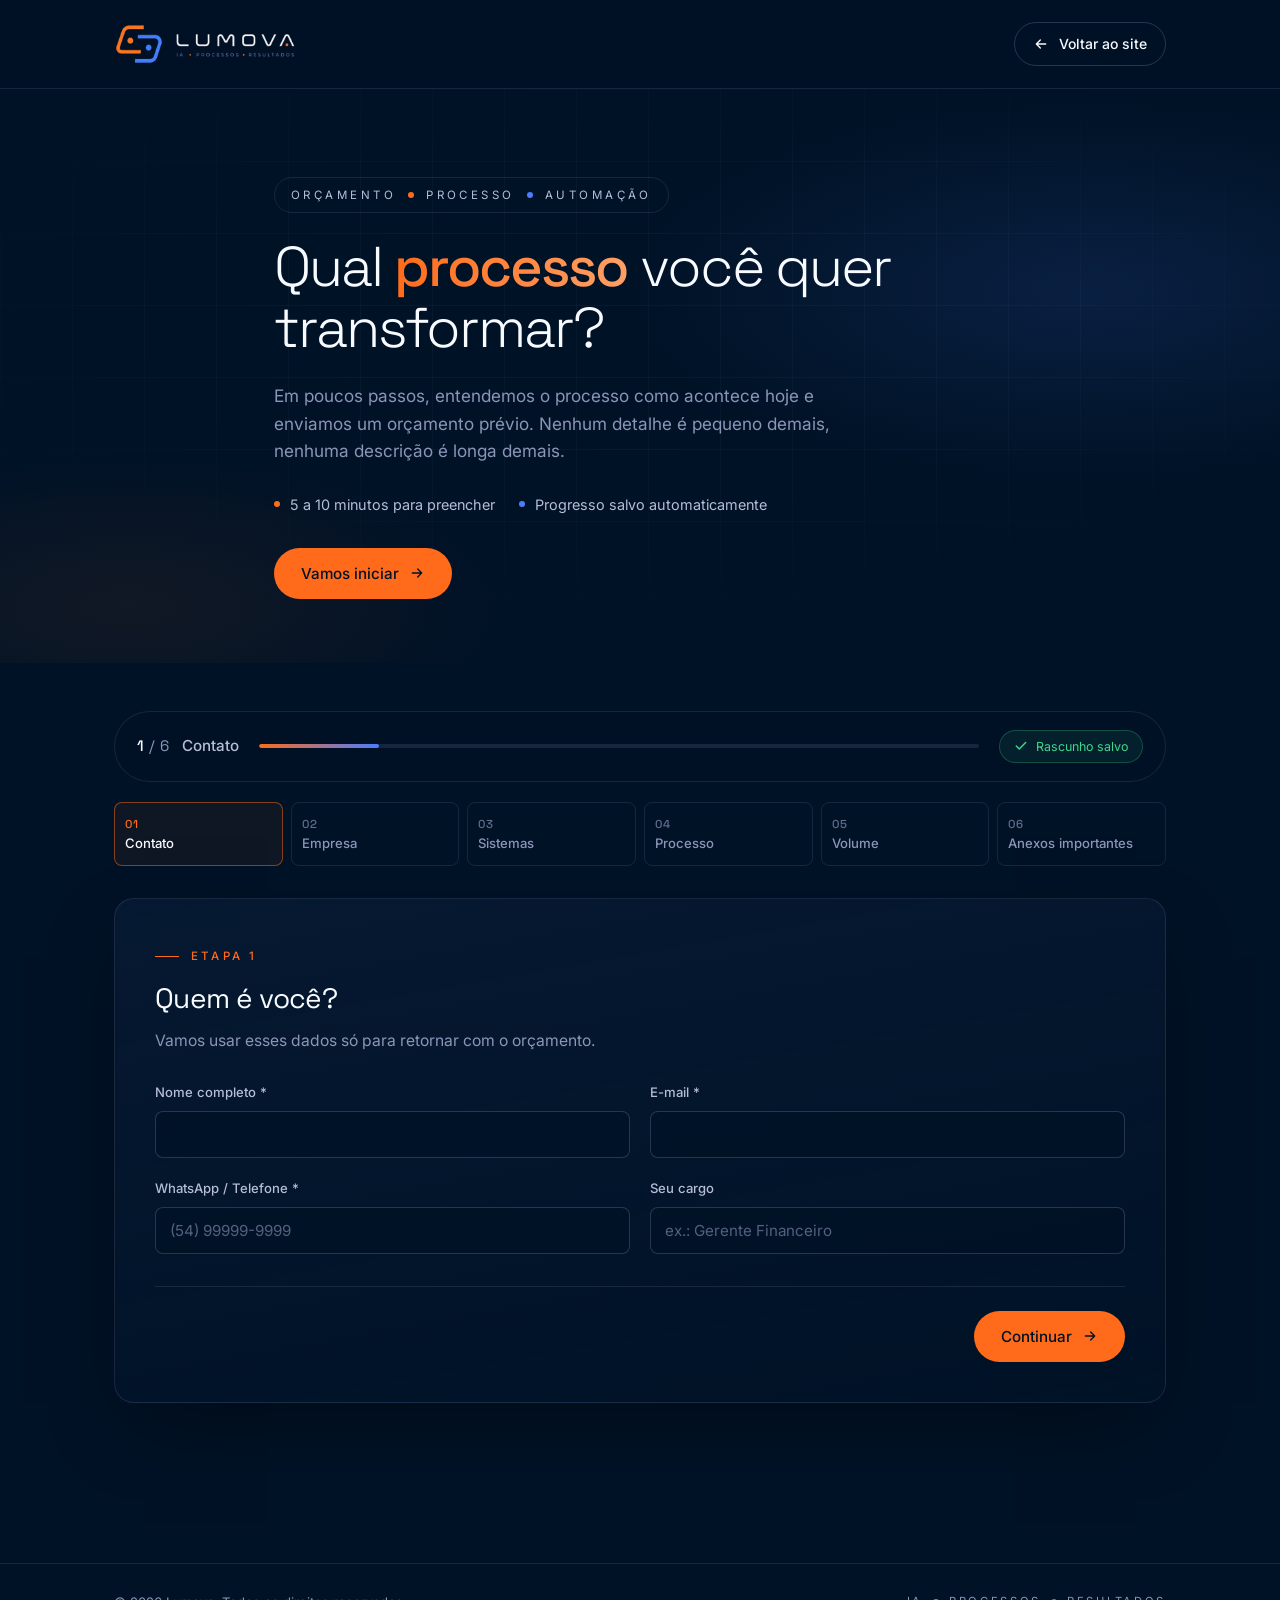
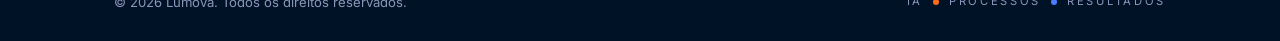
==== commit d2d8c1c5: "ajuste form orcamento" ====
--- a/src/forms/solicitacao-orcamento/index.html
+++ b/src/forms/solicitacao-orcamento/index.html
@@ -44,7 +44,7 @@
             <span>Orçamento</span><i class="dot dot--orange"></i><span>Processo</span><i class="dot dot--blue"></i><span>Automação</span>
           </p>
           <h1 class="hero__title reveal">
-            Conte sobre o <em>processo</em> que você quer transformar.
+            Qual <em>processo</em> você quer transformar?
           </h1>
           <p class="hero__sub reveal">
             Em poucos passos, entendemos o processo como acontece hoje e enviamos um orçamento prévio.
@@ -54,6 +54,12 @@
             <li><span class="dot dot--orange"></span> 5 a 10 minutos para preencher</li>
             <li><span class="dot dot--blue"></span> Progresso salvo automaticamente</li>
           </ul>
+          <div class="hero__actions reveal">
+            <button type="button" class="btn btn--primary" id="btn-start">
+              Vamos iniciar
+              <svg viewBox="0 0 24 24" aria-hidden="true"><path d="M5 12h14M13 6l6 6-6 6"/></svg>
+            </button>
+          </div>
         </div>
       </div>
     </section>
--- a/src/forms/solicitacao-orcamento/styles.css
+++ b/src/forms/solicitacao-orcamento/styles.css
@@ -198,6 +198,7 @@
   font-size: 0.9rem;
 }
 .hero__hints li { display: inline-flex; align-items: center; gap: 10px; }
+.hero__actions { margin-top: 32px; display: flex; flex-wrap: wrap; gap: 14px; }
 
 /* ── Section ──────────────────────────────────────── */
 
